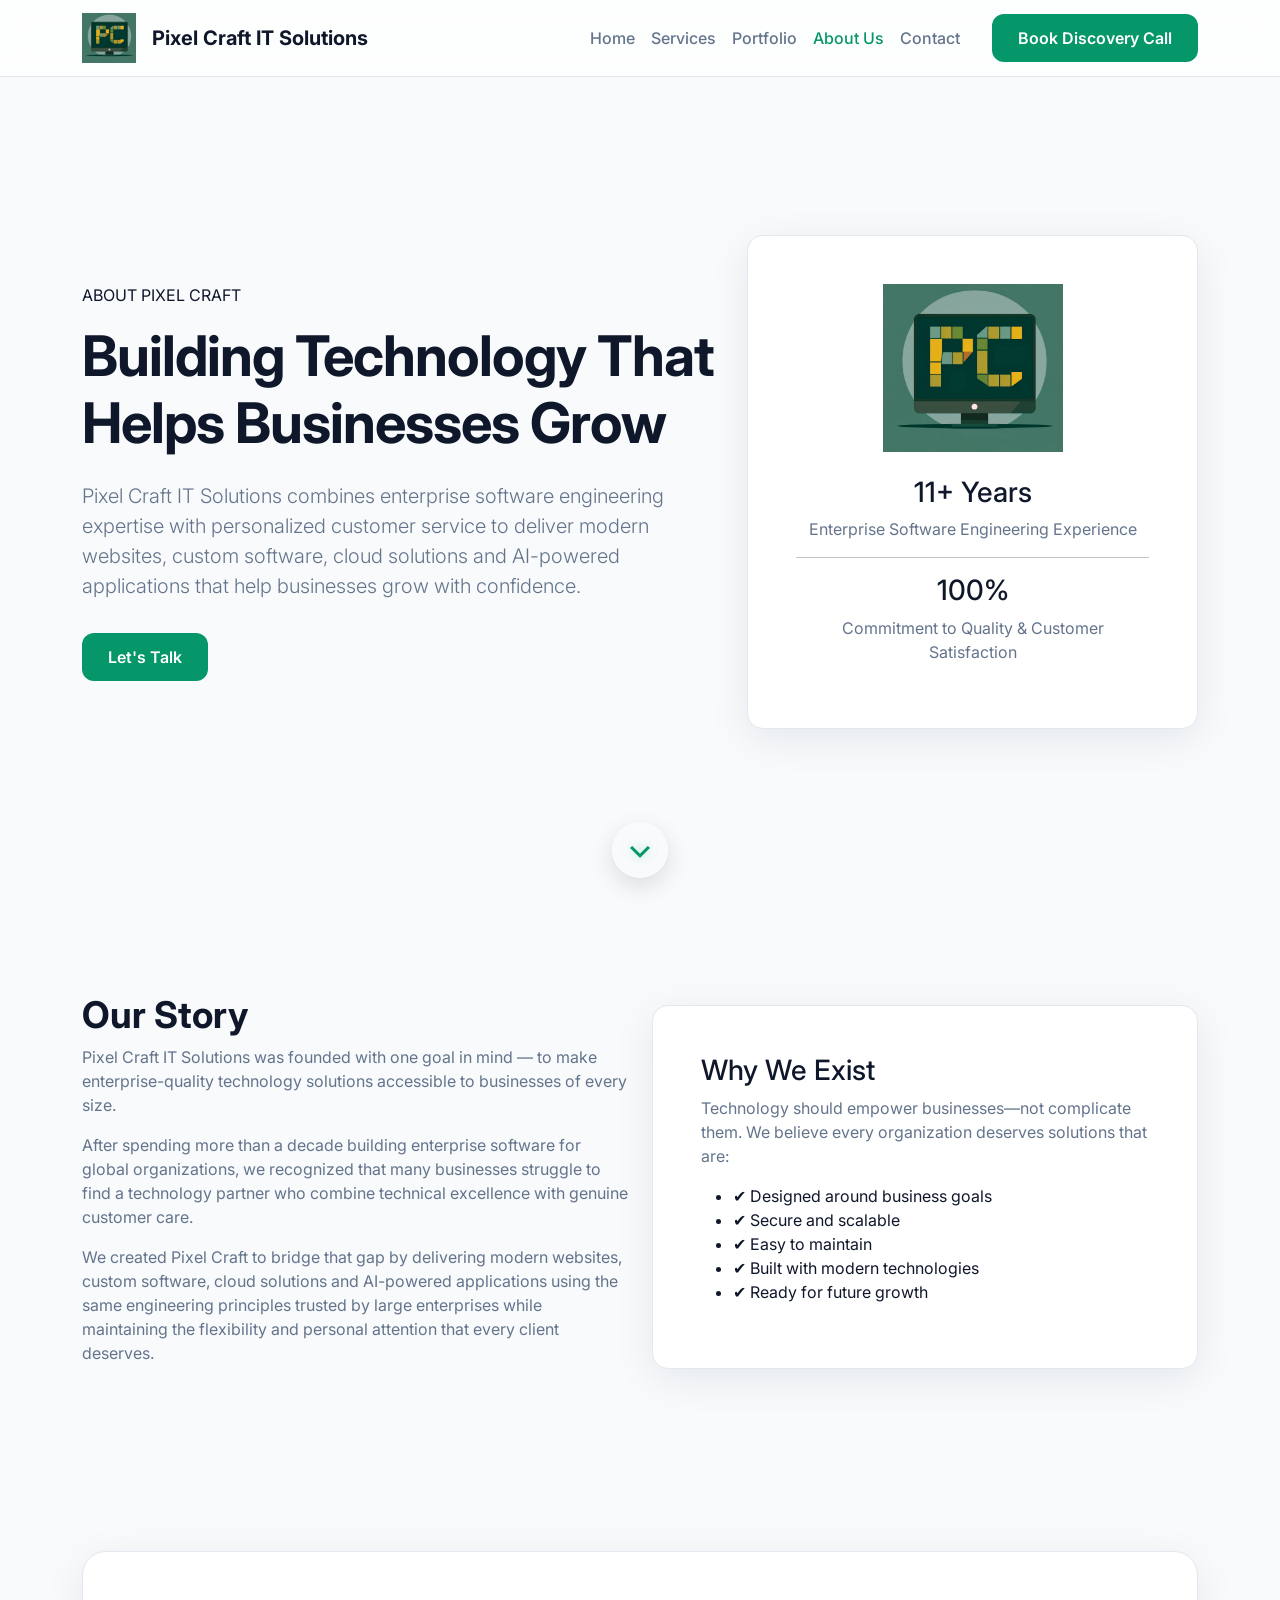
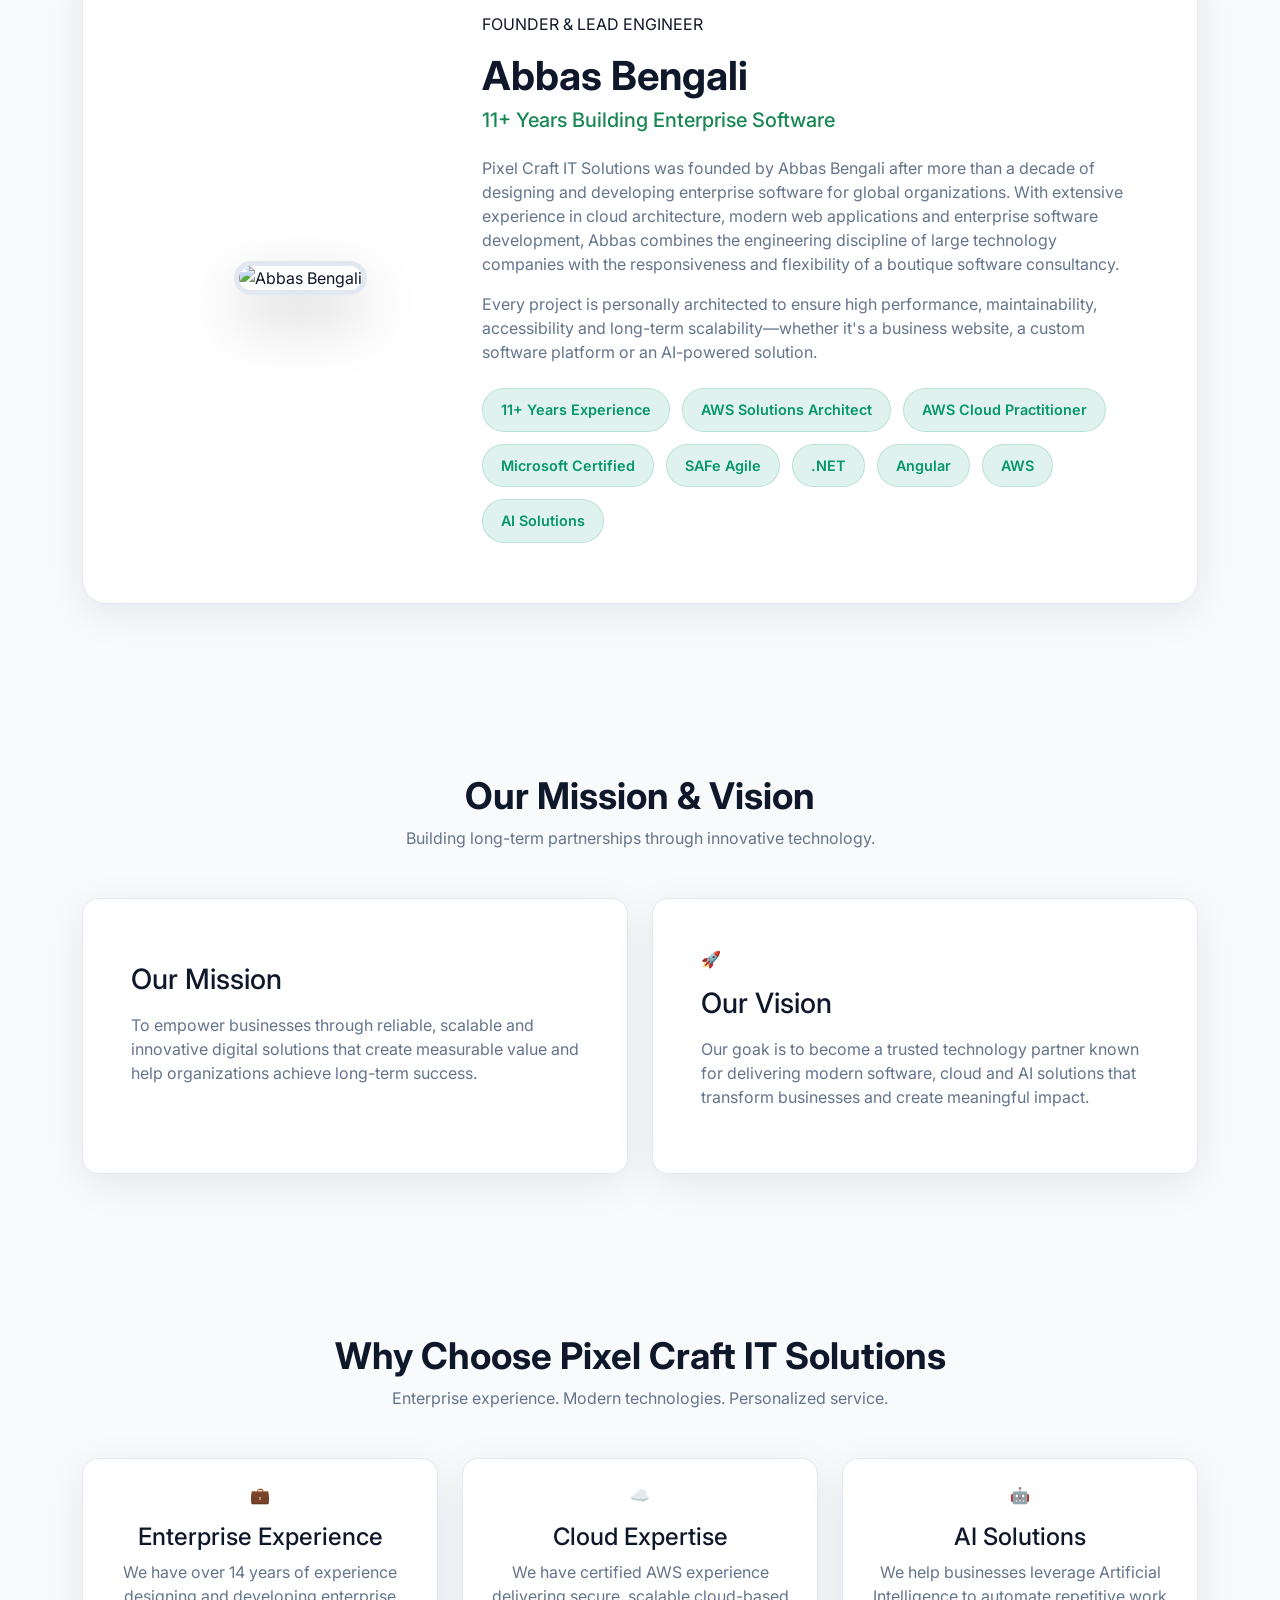
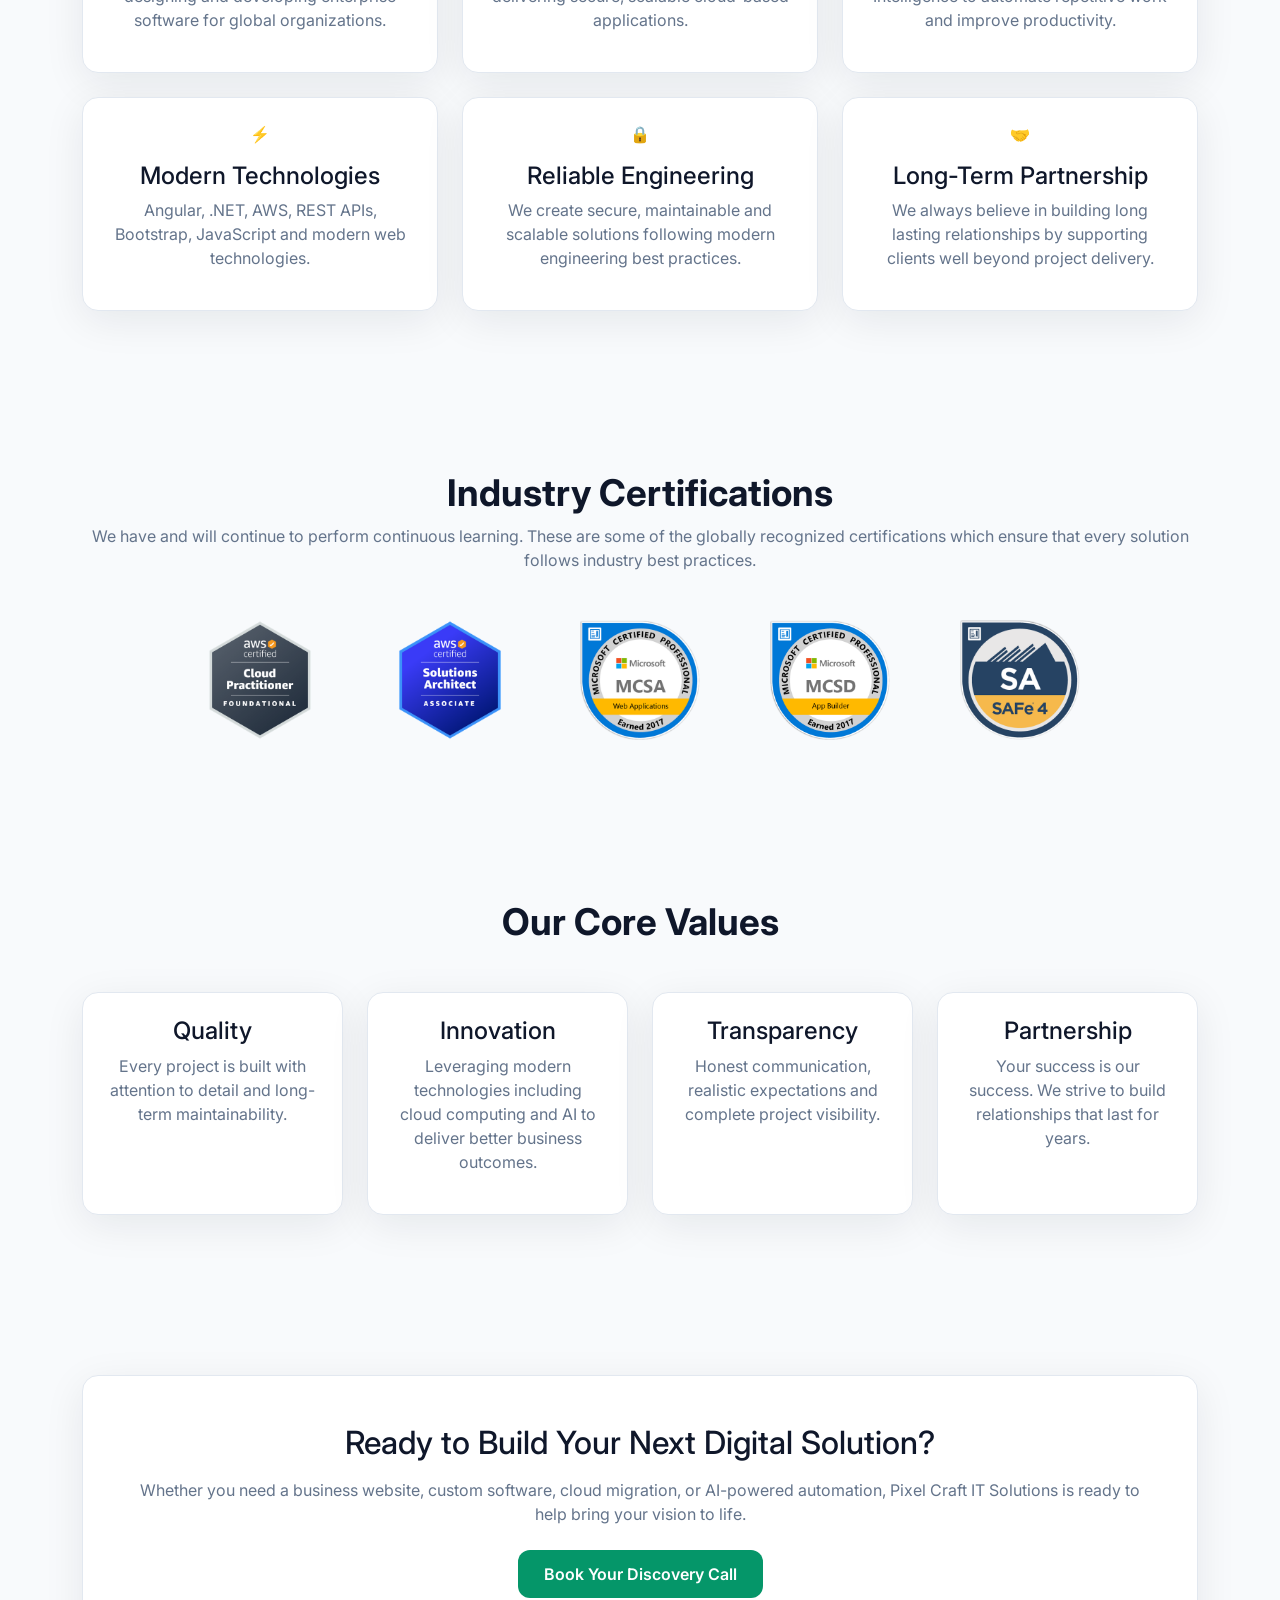
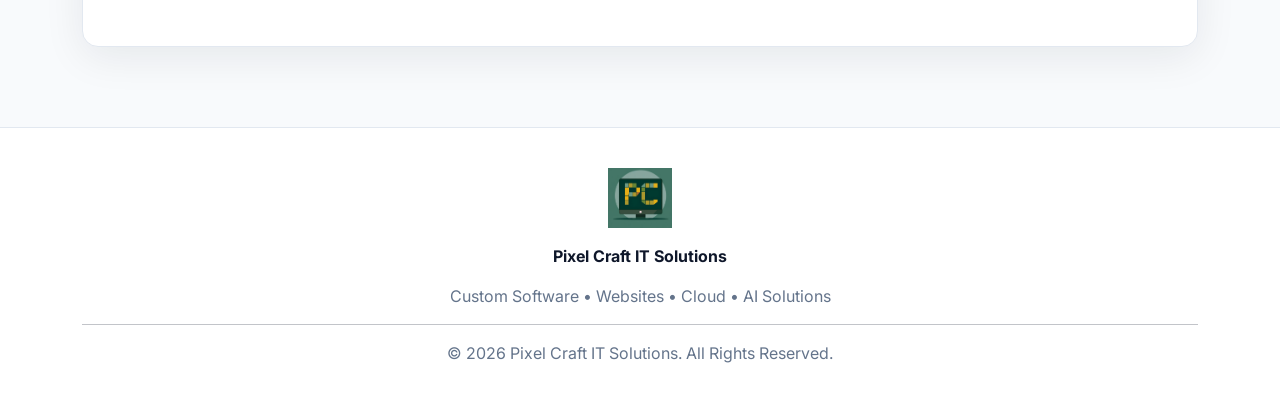
==== about.html @ dc710057 "Changes to the arrow" ====
<!DOCTYPE html>
<html lang="en">

<head>

<meta charset="UTF-8">

<meta name="viewport" content="width=device-width, initial-scale=1.0">

<title>
About Us | Pixel Craft IT Solutions
</title>

<meta name="description"
content="Learn about Pixel Craft IT Solutions, our mission, experience, certifications and commitment to building high-quality software, websites, cloud and AI solutions.">

<link rel="icon" href="images/favicon.png">

<link rel="preconnect" href="https://fonts.googleapis.com">

<link rel="preconnect"
href="https://fonts.gstatic.com"
crossorigin>

<link href="https://fonts.googleapis.com/css2?family=Inter:wght@300;400;500;600;700;800&display=swap"
rel="stylesheet">

<link href="https://cdn.jsdelivr.net/npm/bootstrap@5.3.7/dist/css/bootstrap.min.css"
rel="stylesheet">

<link rel="stylesheet"
href="css/variables.css">

<link rel="stylesheet"
href="css/style.css">

</head>

<body>

<!-- ================= NAVBAR ================= -->

<nav class="navbar navbar-expand-lg sticky-top glass-navbar">

<div class="container">

<a class="navbar-brand d-flex align-items-center"
href="index.html">

<img src="images/logo.png"
height="50"
alt="Pixel Craft IT Solutions">

<span class="ms-3 fw-bold">
Pixel Craft IT Solutions
</span>

</a>

<button
    class="navbar-toggler"
    type="button"
    data-bs-toggle="collapse"
    data-bs-target="#mainNav"
    aria-controls="mainNav"
    aria-expanded="false"
    aria-label="Toggle navigation">

    <span class="custom-toggler">
    <span></span>
    <span></span>
    <span></span>
</span>

</button>

<div class="collapse navbar-collapse"
id="mainNav">

<ul class="navbar-nav ms-auto">

<li class="nav-item">
<a class="nav-link"
href="index.html">
Home
</a>
</li>

<li class="nav-item">
<a class="nav-link"
href="services.html">
Services
</a>
</li>

<li class="nav-item">
<a class="nav-link"
href="portfolio.html">
Portfolio
</a>
</li>

<li class="nav-item">
<a class="nav-link active"
href="about.html">
About Us
</a>
</li>

<li class="nav-item">
<a class="nav-link"
href="contact.html">
Contact
</a>
</li>

</ul>

<a href="contact.html"
class="btn btn-primary-custom ms-lg-4">

Book Discovery Call

</a>

</div>

</div>

</nav>

<!-- ================= HERO ================= -->

<section class="hero">

<div class="container">

<div class="row align-items-center gy-5">

<div class="col-lg-7">

<span class="hero-tag">
ABOUT PIXEL CRAFT
</span>

<h1 class="display-4 fw-bold mt-3">

Building Technology That Helps Businesses Grow

</h1>

<p class="lead text-muted-custom mt-4">

Pixel Craft IT Solutions combines enterprise software engineering expertise with personalized customer service to deliver modern websites, custom software, cloud solutions and AI-powered applications that help businesses grow with confidence.

</p>

<a href="contact.html"
class="btn btn-primary-custom mt-3">

Let's Talk

</a>

</div>

<div class="col-lg-5">

<div class="card-custom p-5 text-center">

<img src="images/logo.png"
class="img-fluid mb-4"
style="max-width:180px;"
alt="Pixel Craft Logo">

<h3>

11+ Years

</h3>

<p class="text-muted-custom">

Enterprise Software Engineering Experience

</p>

<hr>

<h3>

100%

</h3>

<p class="text-muted-custom">

Commitment to Quality & Customer Satisfaction

</p>

</div>

</div>

</div>

</div>

</section>

<div class="hero-divider">

    <a href="#our-story" class="scroll-down" aria-label="Scroll down">

        <span></span>

    </a>

</div>

<!-- ================= OUR STORY ================= -->

<section id="our-story">

<div class="container">

<div class="row align-items-center gy-5">

<div class="col-lg-6">

<h2 class="section-title">

Our Story

</h2>

<p class="text-muted-custom">

Pixel Craft IT Solutions was founded with one goal in mind — to make enterprise-quality technology solutions accessible to businesses of every size.

</p>

<p class="text-muted-custom">

After spending more than a decade building enterprise software for global organizations, we recognized that many businesses struggle to find a technology partner who combine technical excellence with genuine customer care.

</p>

<p class="text-muted-custom">

We created Pixel Craft to bridge that gap by delivering modern websites, custom software, cloud solutions and AI-powered applications using the same engineering principles trusted by large enterprises while maintaining the flexibility and personal attention that every client deserves.

</p>

</div>

<div class="col-lg-6">

<div class="card-custom p-5">

<h3>

Why We Exist

</h3>

<p class="text-muted-custom">

Technology should empower businesses—not complicate them.

We believe every organization deserves solutions that are:

</p>

<ul class="about-list">

<li>✔ Designed around business goals</li>

<li>✔ Secure and scalable</li>

<li>✔ Easy to maintain</li>

<li>✔ Built with modern technologies</li>

<li>✔ Ready for future growth</li>

</ul>

</div>

</div>

</div>

</div>

</section>

<!-- ================= FOUNDER ================= -->

<section class="founder-section">

<div class="container">

<div class="card-custom founder-card">

<div class="row align-items-center gy-5">

<div class="col-lg-4 text-center">

<img src="images/founder.jpg"
class="founder-photo"
alt="Abbas Bengali">

</div>

<div class="col-lg-8">

<span class="hero-tag">

FOUNDER & LEAD ENGINEER

</span>

<h2 class="display-6 fw-bold mt-3">

Abbas Bengali

</h2>

<h5 class="text-success mb-4">

11+ Years Building Enterprise Software

</h5>

<p class="text-muted-custom">

Pixel Craft IT Solutions was founded by Abbas Bengali after more than a decade of designing and developing enterprise software for global organizations.

With extensive experience in cloud architecture, modern web applications and enterprise software development, Abbas combines the engineering discipline of large technology companies with the responsiveness and flexibility of a boutique software consultancy.

</p>

<p class="text-muted-custom">

Every project is personally architected to ensure high performance, maintainability, accessibility and long-term scalability—whether it's a business website, a custom software platform or an AI-powered solution.

</p>

<div class="founder-tags mt-4">

<span>11+ Years Experience</span>

<span>AWS Solutions Architect</span>

<span>AWS Cloud Practitioner</span>

<span>Microsoft Certified</span>

<span>SAFe Agile</span>

<span>.NET</span>

<span>Angular</span>

<span>AWS</span>

<span>AI Solutions</span>

</div>

</div>

</div>

</div>

</div>

</section>

<!-- ================= MISSION & VISION ================= -->

<section>

<div class="container">

<div class="text-center mb-5">

<h2 class="section-title">

Our Mission & Vision

</h2>

<p class="text-muted-custom">

Building long-term partnerships through innovative technology.

</p>

</div>

<div class="row g-4">

<div class="col-lg-6">

<div class="card-custom p-5 h-100">

<div class="about-icon">

</div>

<h3 class="mt-3">

Our Mission

</h3>

<p class="text-muted-custom mt-3">

To empower businesses through reliable, scalable and innovative digital solutions that create measurable value and help organizations achieve long-term success.

</p>

</div>

</div>

<div class="col-lg-6">

<div class="card-custom p-5 h-100">

<div class="about-icon">

🚀

</div>

<h3 class="mt-3">

Our Vision

</h3>

<p class="text-muted-custom mt-3">

Our goak is to become a trusted technology partner known for delivering modern software, cloud and AI solutions that transform businesses and create meaningful impact.

</p>

</div>

</div>

</div>

</div>

</section>

<!-- ================= WHY CHOOSE US ================= -->

<section>

<div class="container">

<div class="text-center mb-5">

<h2 class="section-title">
Why Choose Pixel Craft IT Solutions
</h2>

<p class="text-muted-custom">
Enterprise experience. Modern technologies. Personalized service.
</p>

</div>

<div class="row g-4">

<div class="col-lg-4 col-md-6">

<div class="card-custom p-4 h-100 text-center">

<div class="about-icon">💼</div>

<h4 class="mt-3">
Enterprise Experience
</h4>

<p class="text-muted-custom">
We have over 14 years of experience designing and developing enterprise software for global organizations.
</p>

</div>

</div>

<div class="col-lg-4 col-md-6">

<div class="card-custom p-4 h-100 text-center">

<div class="about-icon">☁️</div>

<h4 class="mt-3">
Cloud Expertise
</h4>

<p class="text-muted-custom">
We have certified AWS experience delivering secure, scalable cloud-based applications.
</p>

</div>

</div>

<div class="col-lg-4 col-md-6">

<div class="card-custom p-4 h-100 text-center">

<div class="about-icon">🤖</div>

<h4 class="mt-3">
AI Solutions
</h4>

<p class="text-muted-custom">
We help businesses leverage Artificial Intelligence to automate repetitive work and improve productivity.
</p>

</div>

</div>

<div class="col-lg-4 col-md-6">

<div class="card-custom p-4 h-100 text-center">

<div class="about-icon">⚡</div>

<h4 class="mt-3">
Modern Technologies
</h4>

<p class="text-muted-custom">
Angular, .NET, AWS, REST APIs, Bootstrap, JavaScript and modern web technologies.
</p>

</div>

</div>

<div class="col-lg-4 col-md-6">

<div class="card-custom p-4 h-100 text-center">

<div class="about-icon">🔒</div>

<h4 class="mt-3">
Reliable Engineering
</h4>

<p class="text-muted-custom">
We create secure, maintainable and scalable solutions following modern engineering best practices.
</p>

</div>

</div>

<div class="col-lg-4 col-md-6">

<div class="card-custom p-4 h-100 text-center">

<div class="about-icon">🤝</div>

<h4 class="mt-3">
Long-Term Partnership
</h4>

<p class="text-muted-custom">
We always believe in building long lasting relationships by supporting clients well beyond project delivery.
</p>

</div>

</div>

</div>

</div>

</section>



<!-- ================= CERTIFICATIONS ================= -->

<section>

<div class="container">

<div class="text-center mb-5">

<h2 class="section-title">
Industry Certifications
</h2>

<p class="text-muted-custom">
We have and will continue to perform continuous learning. These are some of the globally recognized certifications which ensure that every solution follows industry best practices.
</p>

</div>

<div class="row justify-content-center text-center g-4">

<div class="col-lg-2 col-md-4 col-6">

<div class="badge-card">

<img src="images/badges/aws-cloud-practitioner.png"
alt="AWS Cloud Practitioner">

</div>

</div>

<div class="col-lg-2 col-md-4 col-6">

<div class="badge-card">

<img src="images/badges/aws-solutions-architect.png"
alt="AWS Solutions Architect">

</div>

</div>

<div class="col-lg-2 col-md-4 col-6">

<div class="badge-card">

<img src="images/badges/microsoft-certified-developer.png"
alt="Microsoft Developer">

</div>

</div>

<div class="col-lg-2 col-md-4 col-6">

<div class="badge-card">

<img src="images/badges/microsoft-certified-builder.png"
alt="Microsoft Builder">

</div>

</div>

<div class="col-lg-2 col-md-4 col-6">

<div class="badge-card">

<img src="images/badges/safe-agile.png"
alt="SAFe Agile">

</div>

</div>

</div>

</div>

</section>



<!-- ================= CORE VALUES ================= -->

<section>

<div class="container">

<div class="text-center mb-5">

<h2 class="section-title">
Our Core Values
</h2>

</div>

<div class="row g-4">

<div class="col-lg-3 col-md-6">

<div class="card-custom p-4 text-center h-100">

<h4>
Quality
</h4>

<p class="text-muted-custom">
Every project is built with attention to detail and long-term maintainability.
</p>

</div>

</div>

<div class="col-lg-3 col-md-6">

<div class="card-custom p-4 text-center h-100">

<h4>
Innovation
</h4>

<p class="text-muted-custom">
Leveraging modern technologies including cloud computing and AI to deliver better business outcomes.
</p>

</div>

</div>

<div class="col-lg-3 col-md-6">

<div class="card-custom p-4 text-center h-100">

<h4>
Transparency
</h4>

<p class="text-muted-custom">
Honest communication, realistic expectations and complete project visibility.
</p>

</div>

</div>

<div class="col-lg-3 col-md-6">

<div class="card-custom p-4 text-center h-100">

<h4>
Partnership
</h4>

<p class="text-muted-custom">
Your success is our success. We strive to build relationships that last for years.
</p>

</div>

</div>

</div>

</div>

</section>



<!-- ================= CALL TO ACTION ================= -->

<section>

<div class="container">

<div class="card-custom p-5 text-center">

<h2 class="mb-3">
Ready to Build Your Next Digital Solution?
</h2>

<p class="text-muted-custom mb-4">

Whether you need a business website,
custom software,
cloud migration,
or AI-powered automation,
Pixel Craft IT Solutions is ready to help bring your vision to life.

</p>

<a href="contact.html"
class="btn btn-primary-custom">

Book Your Discovery Call

</a>

</div>

</div>

</section>



<!-- ================= FOOTER ================= -->

<footer class="footer">

<div class="container text-center">

<img src="images/logo.png"
height="60"
alt="Pixel Craft Logo">

<p class="mt-3 fw-bold">
Pixel Craft IT Solutions
</p>

<p class="text-muted-custom">
Custom Software • Websites • Cloud • AI Solutions
</p>

<hr>

<p class="text-muted-custom mb-0">
© 2026 Pixel Craft IT Solutions. All Rights Reserved.
</p>

</div>

</footer>



<script src="https://cdn.jsdelivr.net/npm/bootstrap@5.3.7/dist/js/bootstrap.bundle.min.js"></script>

<script src="js/main.js"></script>

</body>

</html>
---- css/variables.css ----
/*
=================================
Pixel Craft IT Solutions
Design System Variables
=================================
*/


:root {

    /* Light Theme */

    --bg-color: #F8FAFC;

    --card-color: #FFFFFF;

    --card-elevated: #FFFFFF;

    --primary-color: #059669;

    --accent-color: #14B8A6;

    --text-color: #0F172A;

    --text-secondary: #64748B;

    --border-color: #E2E8F0;


    /* Effects */

    --shadow:
        0 10px 40px rgba(15,23,42,0.08);


    --glass-background:
        rgba(255,255,255,0.75);

}



/*
=================================
Dark Theme
Automatically follows device
=================================
*/


@media (prefers-color-scheme: dark) {


:root {


    --bg-color: #020617;


    --card-color: #0F172A;


    --card-elevated: #1E293B;


    --primary-color: #10B981;


    --accent-color: #2DD4BF;


    --text-color: #F8FAFC;


    --text-secondary: #94A3B8;


    --border-color: #334155;



    --shadow:
        0 10px 40px rgba(0,0,0,0.45);



    --glass-background:
        rgba(15,23,42,0.75);



}


}
---- css/style.css ----
/*
=================================
Pixel Craft IT Solutions
Global Styling
=================================
*/


* {
    box-sizing:border-box;
}


html {
    scroll-behavior:smooth;
}


body {

    margin:0;

    background:var(--bg-color);

    color:var(--text-color);

    font-family:'Inter', Arial, sans-serif;

    transition:
    background .3s ease,
    color .3s ease;

}



a {

    text-decoration:none;

    color:inherit;

}



/*
========================
Navbar
========================
*/


.glass-navbar {

    background:var(--glass-background);

    backdrop-filter:blur(14px);

    border-bottom:1px solid var(--border-color);

}


.navbar-brand span {

    color:var(--text-color);

}


.nav-link {

    color:var(--text-secondary);

    font-weight:500;

    transition:.3s;

}


.nav-link:hover,
.nav-link.active {

    color:var(--primary-color);

}



/*
========================
Buttons
========================
*/


.btn-primary-custom {

    background:var(--primary-color);

    color:white;

    padding:12px 26px;

    border-radius:12px;

    font-weight:600;

    border:none;

    transition:.3s ease;

}


.btn-primary-custom:hover {

    background:var(--accent-color);

    color:white;

    transform:translateY(-2px);

}



.btn-outline-custom {

    border:1px solid var(--border-color);

    color:var(--text-color);

    padding:12px 26px;

    border-radius:12px;

}



/*
========================
Hero
========================
*/


.hero {

    min-height:90vh;

    display:flex;

    align-items:center;

}


.hero h1 {

    letter-spacing:-1px;

}



.hero-terminal {

    background:#020617;

    color:#10B981;

    padding:35px;

    border-radius:18px;

    font-family:monospace;

    font-size:1.3rem;

    min-height:180px;

}



.cursor {

    animation:blink 1s infinite;

}



@keyframes blink {

    50% {
        opacity:0;
    }

}



/*
========================
Common Cards
========================
*/


.card-custom {

    background:var(--card-color);

    border:1px solid var(--border-color);

    border-radius:16px;

    box-shadow:var(--shadow);

    transition:.3s ease;

}


.card-custom:hover {

    transform:translateY(-8px);

}



/*
========================
Sections
========================
*/


section {

    padding:80px 0;

}


.section-title {

    font-size:2.3rem;

    font-weight:700;

}


.text-muted-custom {

    color:var(--text-secondary);

}





/*
========================
Certification Images
========================
*/


.badge-card img {

    width:100%;

    max-width:120px;

}





/*
========================
Portfolio
========================
*/


.projects-page {

    padding:80px 0;

}



.page-title {

    font-size:3rem;

    font-weight:800;

    color:var(--text-color);

}



.page-subtitle {

    margin-top:15px;

    margin-bottom:50px;

    color:var(--text-secondary);

}



.projects-grid {

    display:grid;

    grid-template-columns:repeat(3,1fr);

    gap:32px;

}



.project-card {

    background:var(--card-color);

    border:1px solid var(--border-color);

    border-radius:18px;

    overflow:hidden;

    box-shadow:0 10px 30px rgba(0,0,0,.08);

    transition:.3s ease;

}



.project-card:hover {

    transform:translateY(-8px);

}



.project-image-wrapper {

    width:100%;

    height:260px;

    overflow:hidden;

    background:var(--bg-color);

}



.project-image {

    width:100%;

    height:100%;

    object-fit:cover;

}



.project-info {

    padding:25px;

}



.project-info h2 {

    font-size:1.35rem;

    font-weight:700;

    margin-bottom:15px;

}



.project-info p {

    color:var(--text-secondary);

    line-height:1.6;

}



.tech-tags span {

    display:inline-block;

    background:var(--border-color);

    padding:6px 12px;

    border-radius:20px;

    font-size:.75rem;

    margin-right:5px;

    margin-top:15px;

}



.project-link {

    display:inline-block;

    margin-top:20px;

    background:var(--primary-color);

    color:white;

    padding:10px 22px;

    border-radius:25px;

}


.project-link:hover {

    background:var(--accent-color);

    color:white;

}





/*
========================
Footer
========================
*/


.footer {

    background:var(--card-color);

    border-top:1px solid var(--border-color);

    padding:40px 0;

}





/*
========================
Responsive
========================
*/


@media(max-width:992px) {


    .projects-grid {

        grid-template-columns:repeat(2,1fr);

    }


}



@media(max-width:768px) {


    .hero {

        min-height:auto;

        padding-top:50px;

    }


    .hero h1 {

        font-size:2.2rem;

    }


}



@media(max-width:600px) {


    .projects-grid {

        grid-template-columns:1fr;

    }


}

/*
=====================================
Founder Section
=====================================
*/

.founder-section{

    padding:90px 0;

}

.founder-card{

    padding:60px;

    border-radius:24px;

}

.founder-photo{

    width:100%;

    max-width:320px;

    border-radius:24px;

    border:5px solid var(--border-color);

    box-shadow:0 25px 60px rgba(0,0,0,.18);

    transition:.35s;

}

.founder-photo:hover{

    transform:translateY(-8px);

}

.founder-tags{

    display:flex;

    flex-wrap:wrap;

    gap:12px;

}

.founder-tags span{

    background:rgba(5,150,105,.12);

    color:var(--primary-color);

    padding:10px 18px;

    border-radius:999px;

    font-size:.9rem;

    font-weight:600;

    border:1px solid rgba(5,150,105,.18);

}

@media(max-width:992px){

.founder-card{

padding:35px;

}

.founder-photo{

max-width:260px;

}

}

/*
=====================================
Contact Page
=====================================
*/

.contact-card{

    height:100%;

}

.contact-item{

    display:flex;

    gap:18px;

    margin-bottom:28px;

    align-items:flex-start;

}

.contact-item i{

    width:52px;

    height:52px;

    border-radius:14px;

    background:rgba(5,150,105,.08);

    display:flex;

    justify-content:center;

    align-items:center;

    color:var(--primary-color);

    font-size:1.25rem;

    flex-shrink:0;

}

.contact-item h6{

    margin-bottom:6px;

    font-weight:700;

}

.contact-item p,
.contact-item a{

    color:var(--text-secondary);

}

.contact-item a:hover{

    color:var(--primary-color);

}

iframe{

    border:none;

    border-radius:16px;

}

.accordion{

    --bs-accordion-bg:var(--card-color);

    --bs-accordion-border-color:var(--border-color);

    --bs-accordion-color:var(--text-color);

    --bs-accordion-btn-bg:var(--card-color);

    --bs-accordion-active-bg:var(--card-color);

    --bs-accordion-active-color:var(--primary-color);

}

.accordion-button{

    font-weight:600;

}


.form-control,
.form-select{

    border-radius:14px;

    border:1px solid var(--border-color);

    background:var(--card-color);

    color:var(--text-color);

    padding:14px;

}

.form-control:focus,
.form-select:focus{

    border-color:var(--primary-color);

    box-shadow:0 0 0 .2rem rgba(5,150,105,.15);

}

textarea{

    resize:vertical;

    min-height:180px;

}

.form-check-input:checked{

    background-color:var(--primary-color);

    border-color:var(--primary-color);

}

#successMessage{

    border-radius:14px;

}

/*
========================
Hero Divider
========================
*/

.hero-divider {

    display: flex;

    justify-content: center;

    position: relative;

    z-index: 5;

    margin-top: -65px;

    margin-bottom: 35px;

}

@media (max-width: 768px) {

    .hero-divider {

        margin-top: -40px;

        margin-bottom: 30px;

    }

}

.scroll-down {

    width: 56px;
    height: 56px;

    display: flex;
    justify-content: center;
    align-items: center;

    border-radius: 50%;

    /* Glass Effect */
    background: rgba(255, 255, 255, 0.08);
    backdrop-filter: blur(12px);
    -webkit-backdrop-filter: blur(12px);

    border: 1px solid rgba(255, 255, 255, 0.18);

    box-shadow:
        0 8px 24px rgba(0, 0, 0, 0.12);

    transition: all .35s ease;

    animation: bounce 2.2s infinite;

}

@media (prefers-color-scheme: dark) {

    .scroll-down {

        background: rgba(15, 23, 42, 0.45);

        border: 1px solid rgba(255, 255, 255, 0.12);

    }

}

.scroll-down:hover {

    transform: translateY(-4px) scale(1.06);

    border-color: var(--primary-color);

    box-shadow:
        0 12px 30px rgba(5, 150, 105, 0.18);

}

.scroll-down span {

    width: 14px;
    height: 14px;

    border-right: 3px solid var(--primary-color);
    border-bottom: 3px solid var(--primary-color);

    transform: rotate(45deg);

    margin-top: -5px;

    filter: drop-shadow(0 0 6px rgba(16, 185, 129, 0.35));

}

@keyframes bounce {

    0%,20%,50%,80%,100% {
        transform: translateY(0);
    }

    40% {
        transform: translateY(8px);
    }

    60% {
        transform: translateY(4px);
    }

}

#why-us {

    padding-top: 50px;

}

/*
========================
Navbar Toggler
========================
*/

.navbar-toggler {
    border: 1px solid var(--border-color);
    padding: 10px 12px;
    background: transparent;
    box-shadow: none;
    transition: border-color 0.3s ease;
}

.navbar-toggler:focus {
    box-shadow: none;
}

.custom-toggler {
    display: flex;
    flex-direction: column;
    justify-content: space-between;
    width: 22px;
    height: 16px;
}

.custom-toggler span {
    display: block;
    width: 100%;
    height: 3px;
    border-radius: 999px;
    background: var(--text-color);
    transition: all 0.3s ease;
}

.navbar-toggler:hover {
    border-color: var(--primary-color);
}

.navbar-toggler:hover .custom-toggler span {
    background: var(--primary-color);
}

/* ========================
   Scroll Arrow - Mobile
======================== */

@media (max-width: 768px) {

    .hero {
        padding-bottom: 80px;
    }

    .scroll-down {
        bottom: 20px;
    }

}

/*
========================
Navbar Colors Override
========================
*/

.glass-navbar {

    --bs-navbar-active-color: var(--primary-color);

    --bs-navbar-color: var(--text-secondary);

    --bs-navbar-hover-color: var(--primary-color);

    --bs-navbar-brand-color: var(--text-color);

    --bs-navbar-brand-hover-color: var(--text-color);

}
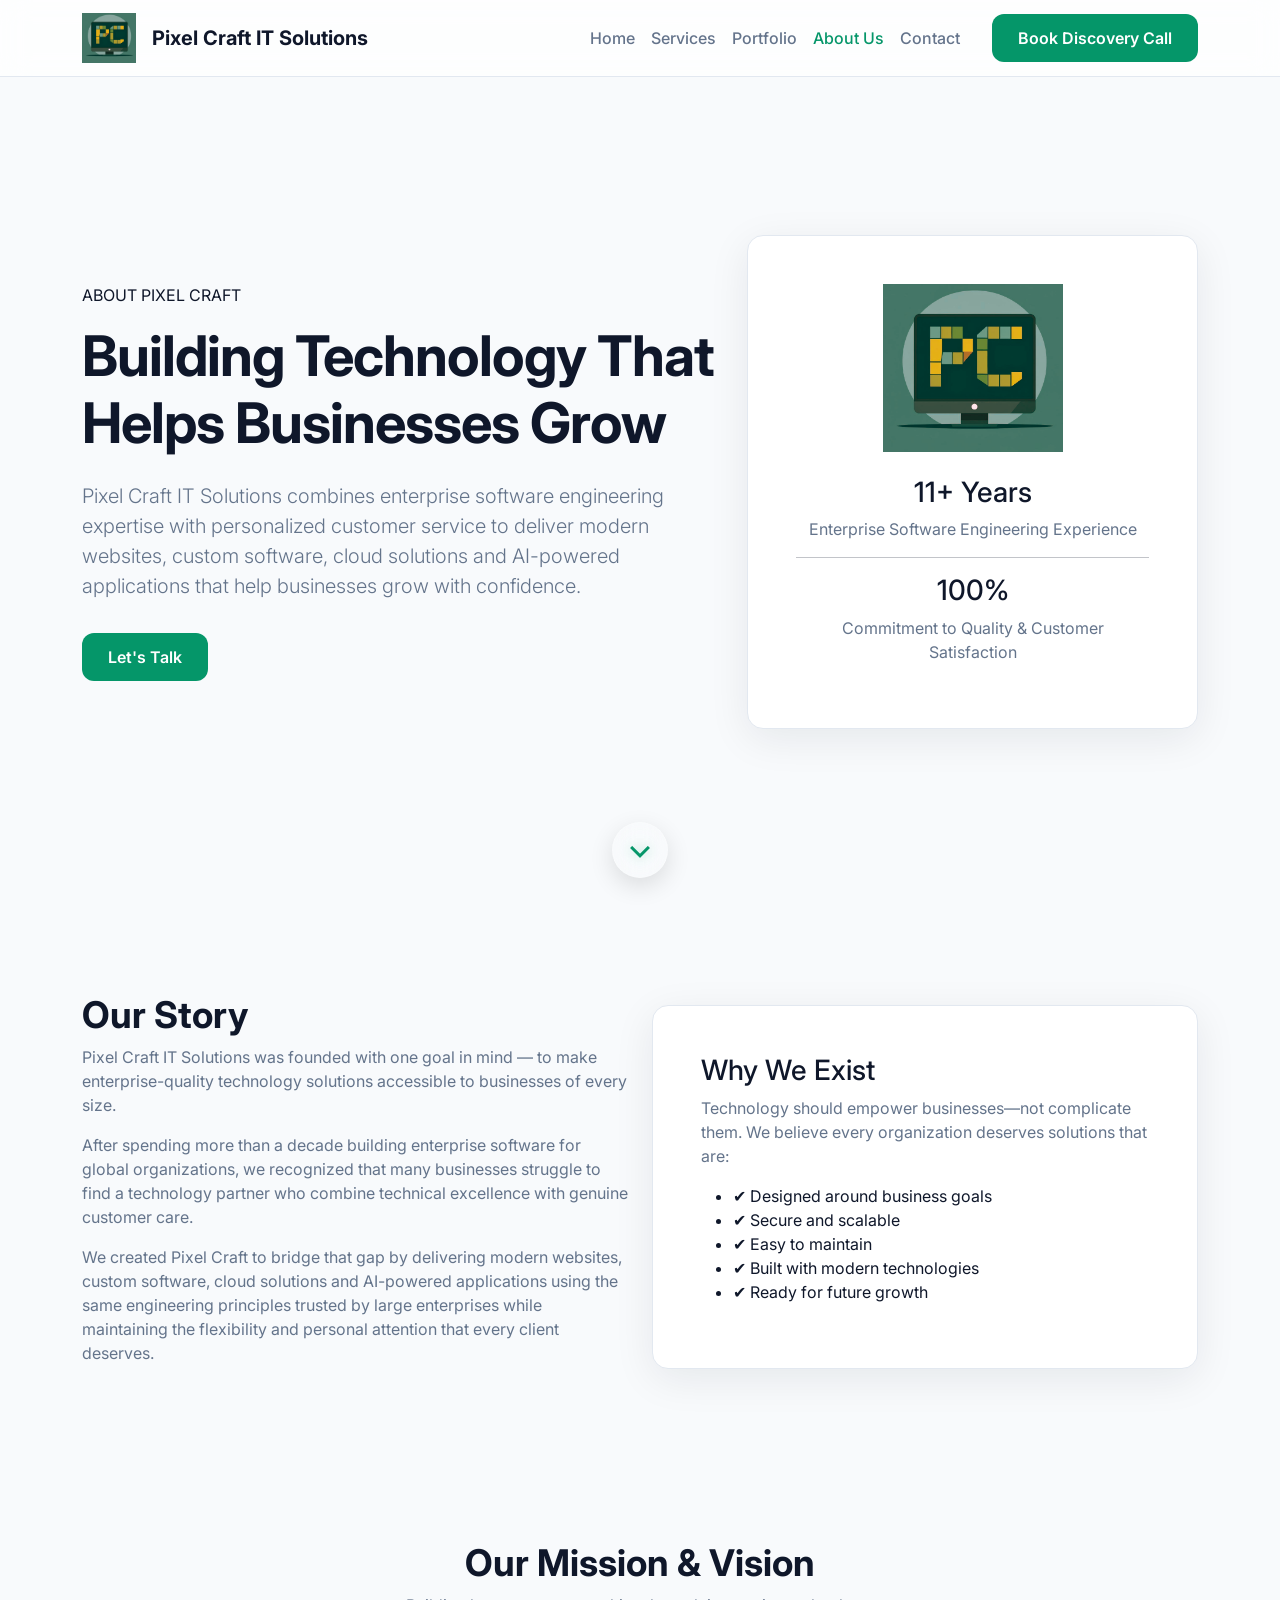
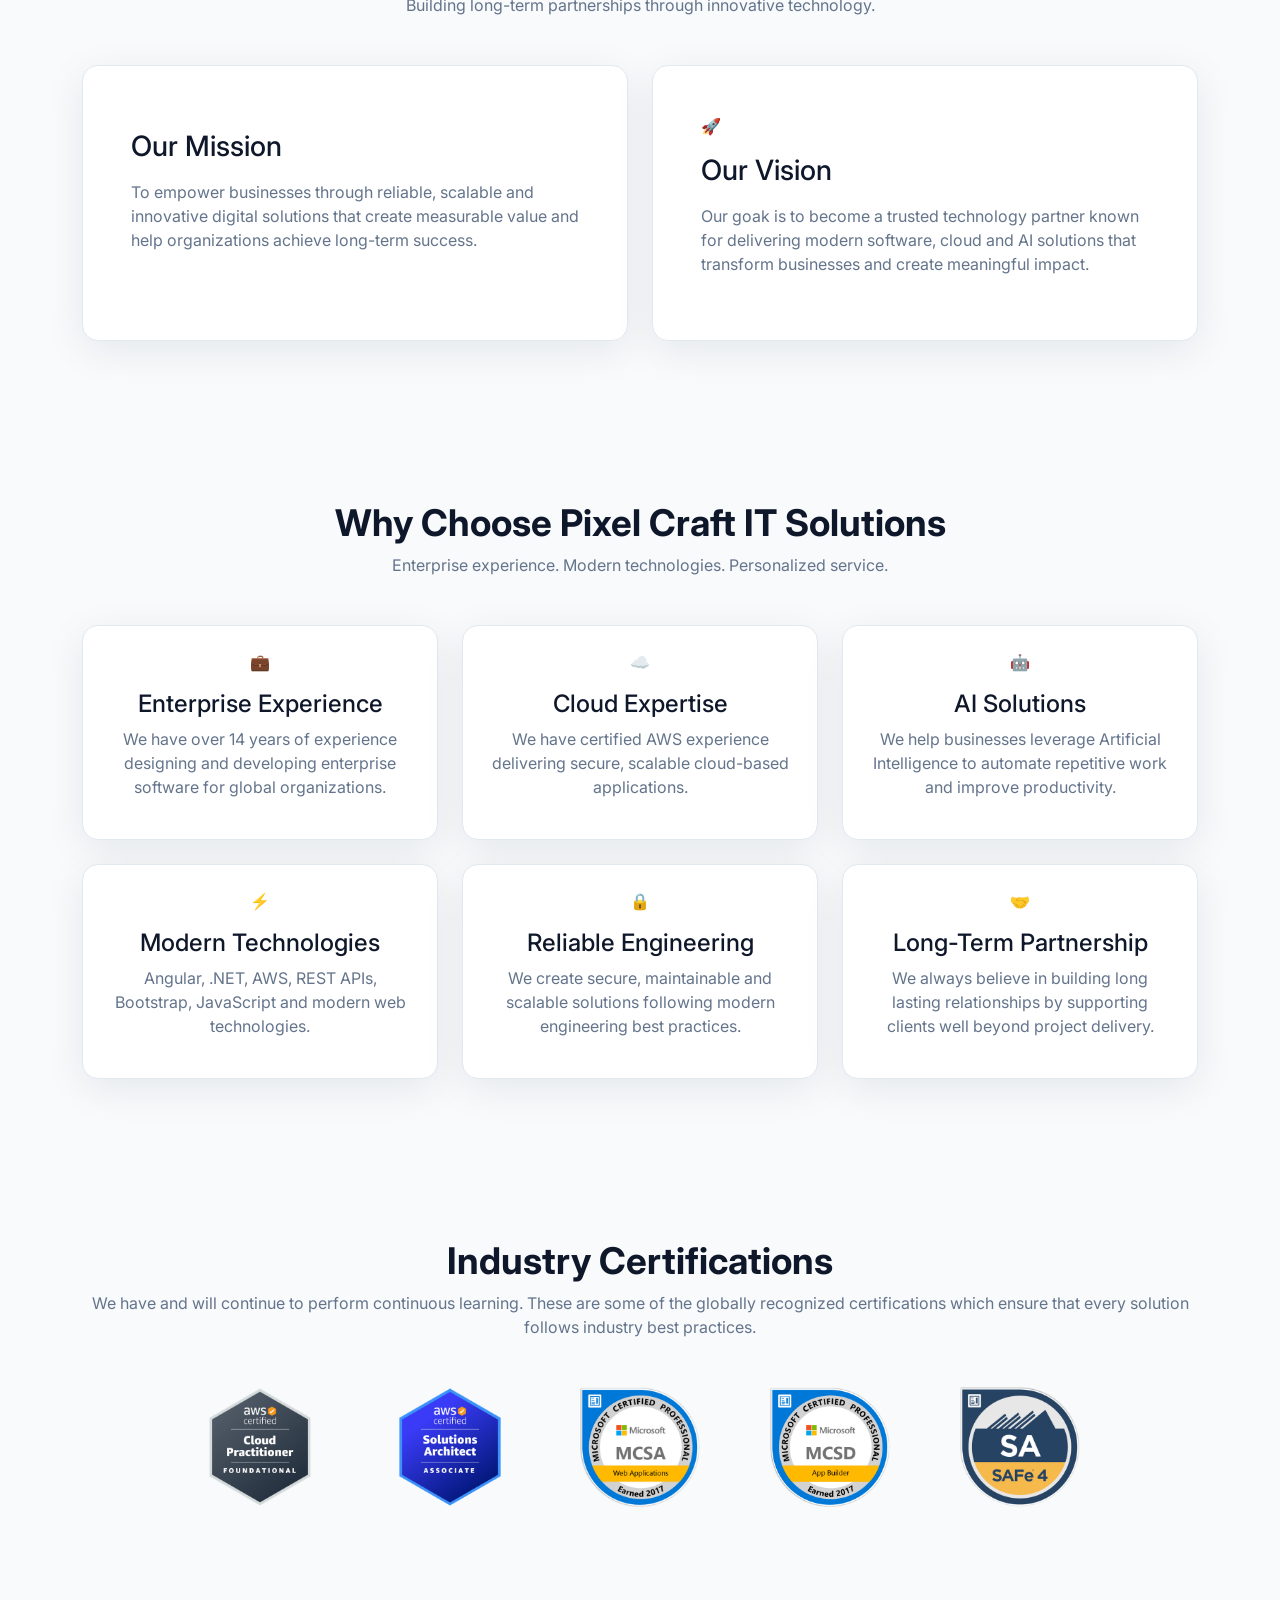
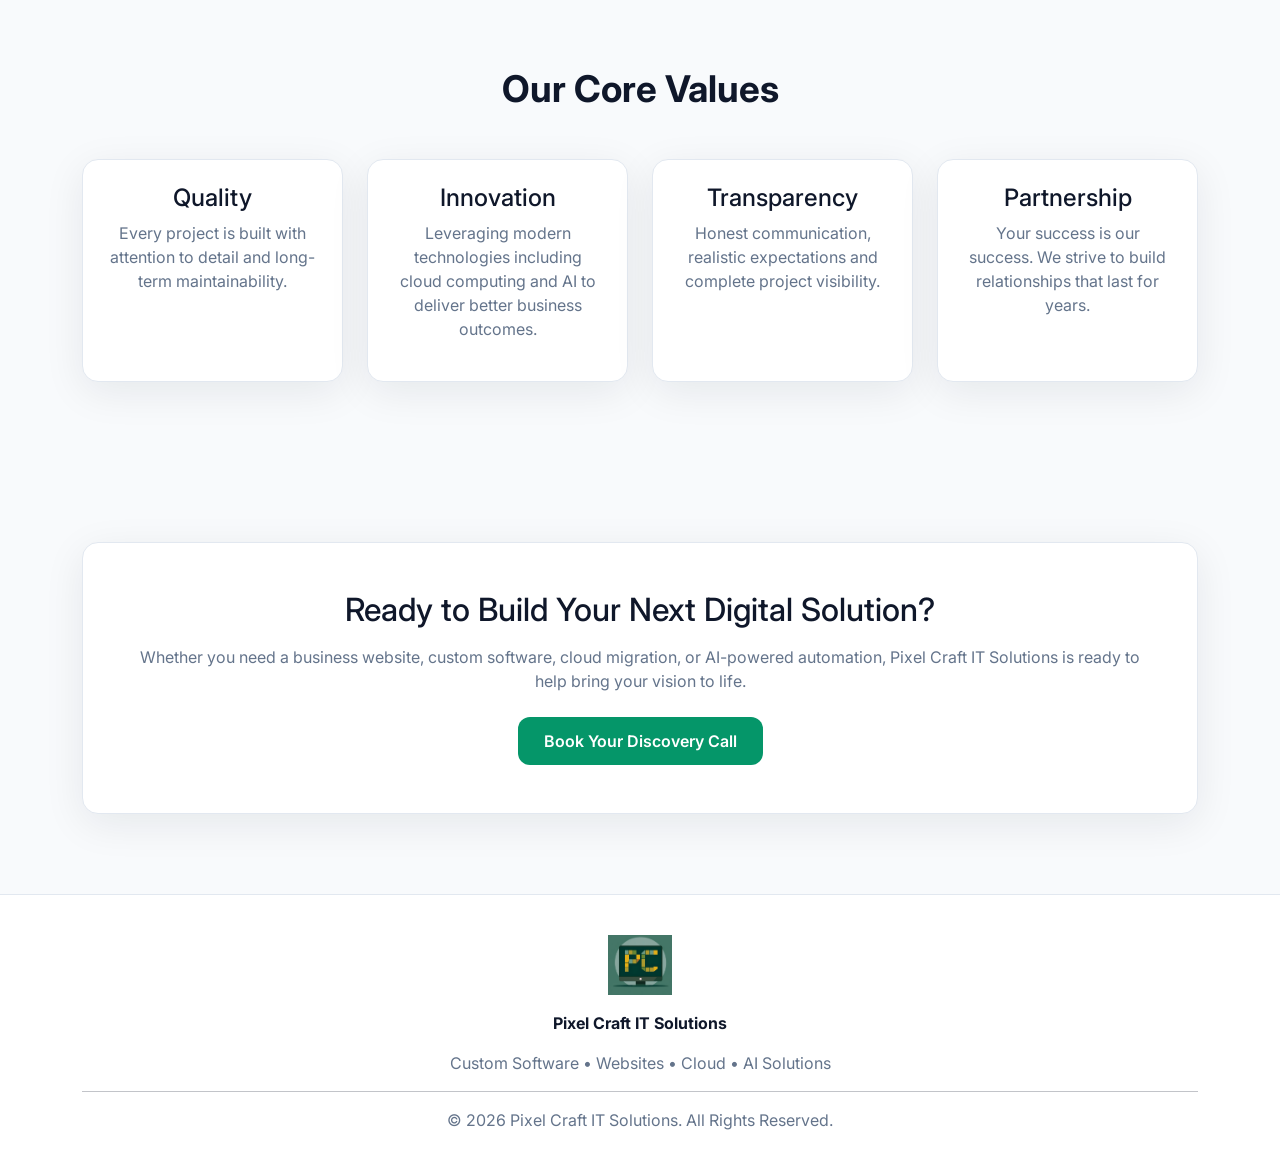
==== commit 67d1d43a: "Remove founder" ====
--- a/about.html
+++ b/about.html
@@ -7,12 +7,13 @@
 
 <meta name="viewport" content="width=device-width, initial-scale=1.0">
 
-<title>
-About Us | Pixel Craft IT Solutions
-</title>
+<title>About Pixel Craft IT Solutions | Software Development Company</title>
 
 <meta name="description"
-content="Learn about Pixel Craft IT Solutions, our mission, experience, certifications and commitment to building high-quality software, websites, cloud and AI solutions.">
+content="Learn about Pixel Craft IT Solutions, our certifications, experience and mission to build scalable digital solutions.">
+
+<link rel="canonical"
+href="https://pixelcraftitsolutions.com/about.html">
 
 <link rel="icon" href="images/favicon.png">
 
@@ -33,6 +34,36 @@
 
 <link rel="stylesheet"
 href="css/style.css">
+
+<script type="application/ld+json">
+{
+  "@context":"https://schema.org",
+  "@type":"ProfessionalService",
+  "name":"Pixel Craft IT Solutions",
+  "url":"https://pixelcraftitsolutions.com",
+  "logo":"https://pixelcraftitsolutions.com/images/logo.png",
+  "email":"mailto:pixelcraftitsolutions@gmail.com",
+  "telephone":"+91-7218799153",
+  "address":{
+    "@type":"PostalAddress",
+    "streetAddress":"A1, Konark Pooram Housing Society, Kausar Baugh, Kondhwa",
+    "addressLocality":"Pune",
+    "addressRegion":"Maharashtra",
+    "postalCode":"411048",
+    "addressCountry":"IN"
+  }
+}
+</script>
+
+<!-- Google tag (gtag.js) -->
+<script async src="https://www.googletagmanager.com/gtag/js?id=G-S9BF7P7JXS"></script>
+<script>
+  window.dataLayer = window.dataLayer || [];
+  function gtag(){dataLayer.push(arguments);}
+  gtag('js', new Date());
+
+  gtag('config', 'G-S9BF7P7JXS');
+</script>
 
 </head>
 
@@ -297,90 +328,6 @@
 
 </section>
 
-<!-- ================= FOUNDER ================= -->
-
-<section class="founder-section">
-
-<div class="container">
-
-<div class="card-custom founder-card">
-
-<div class="row align-items-center gy-5">
-
-<div class="col-lg-4 text-center">
-
-<img src="images/founder.jpg"
-class="founder-photo"
-alt="Abbas Bengali">
-
-</div>
-
-<div class="col-lg-8">
-
-<span class="hero-tag">
-
-FOUNDER & LEAD ENGINEER
-
-</span>
-
-<h2 class="display-6 fw-bold mt-3">
-
-Abbas Bengali
-
-</h2>
-
-<h5 class="text-success mb-4">
-
-11+ Years Building Enterprise Software
-
-</h5>
-
-<p class="text-muted-custom">
-
-Pixel Craft IT Solutions was founded by Abbas Bengali after more than a decade of designing and developing enterprise software for global organizations.
-
-With extensive experience in cloud architecture, modern web applications and enterprise software development, Abbas combines the engineering discipline of large technology companies with the responsiveness and flexibility of a boutique software consultancy.
-
-</p>
-
-<p class="text-muted-custom">
-
-Every project is personally architected to ensure high performance, maintainability, accessibility and long-term scalability—whether it's a business website, a custom software platform or an AI-powered solution.
-
-</p>
-
-<div class="founder-tags mt-4">
-
-<span>11+ Years Experience</span>
-
-<span>AWS Solutions Architect</span>
-
-<span>AWS Cloud Practitioner</span>
-
-<span>Microsoft Certified</span>
-
-<span>SAFe Agile</span>
-
-<span>.NET</span>
-
-<span>Angular</span>
-
-<span>AWS</span>
-
-<span>AI Solutions</span>
-
-</div>
-
-</div>
-
-</div>
-
-</div>
-
-</div>
-
-</section>
-
 <!-- ================= MISSION & VISION ================= -->
 
 <section>
